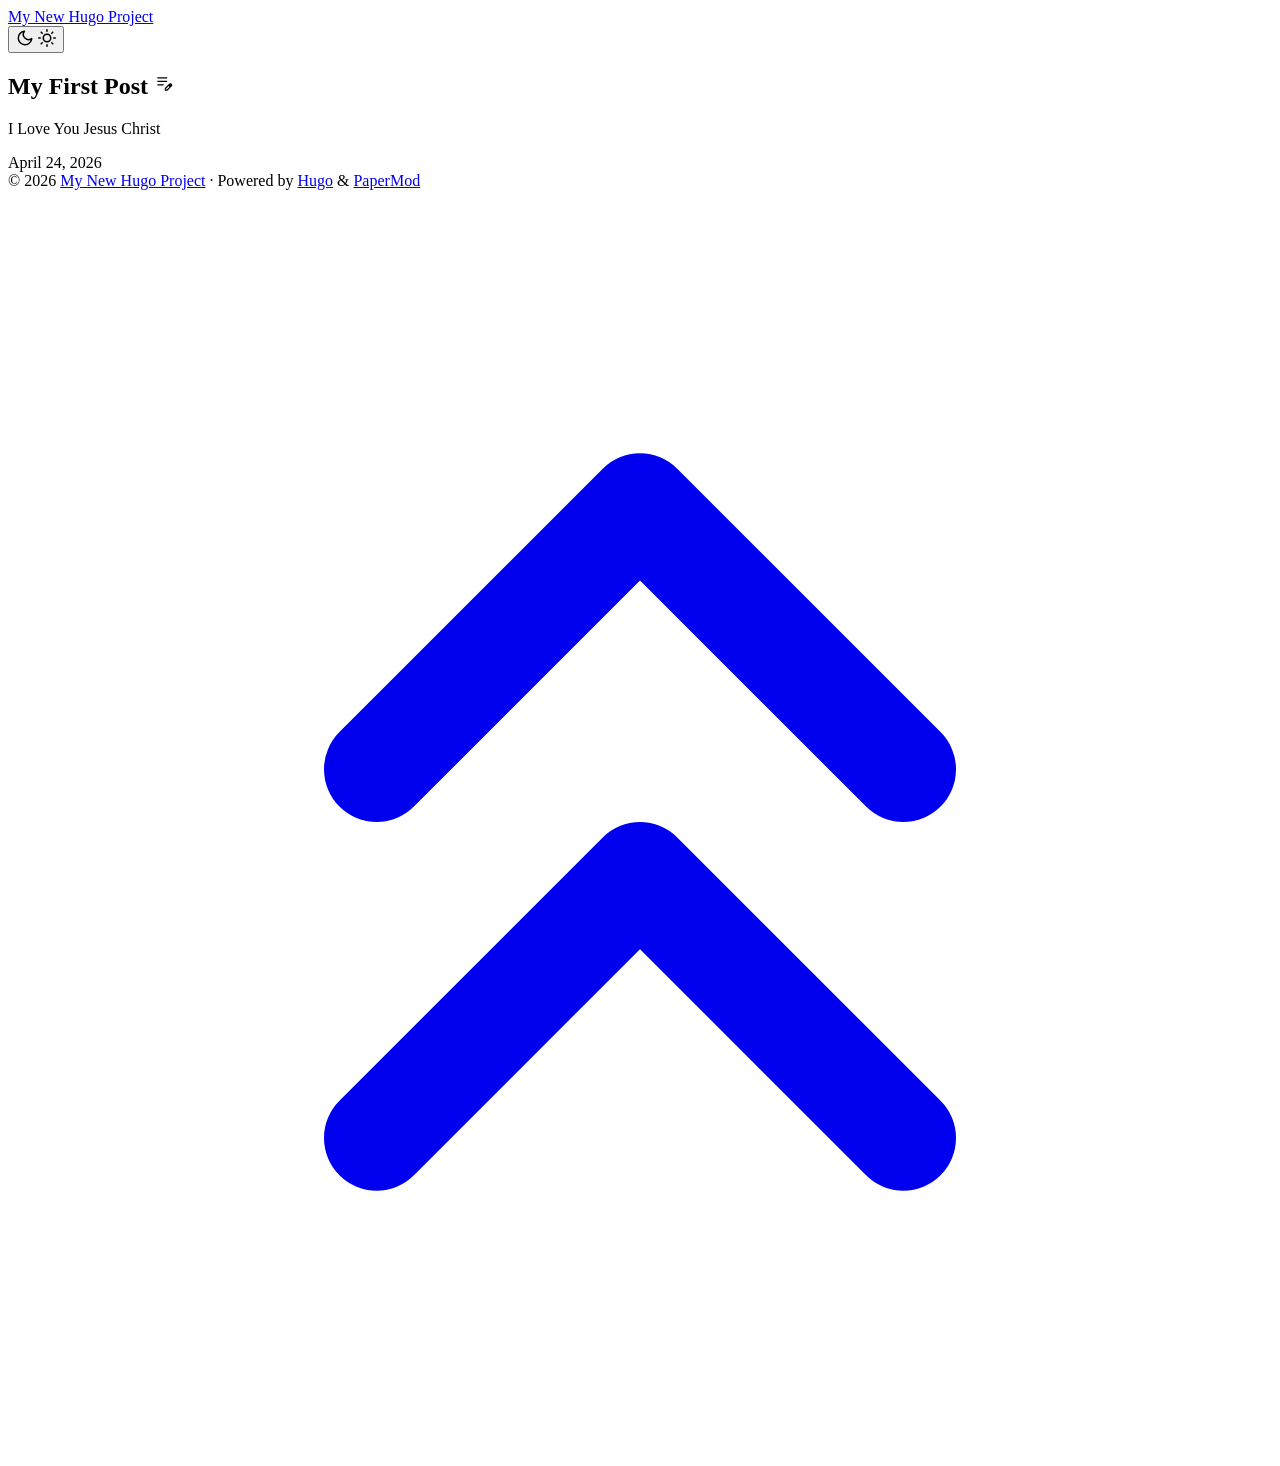
==== public/index.html @ e3201a9d "Initial commit" ====
<!DOCTYPE html>
<html lang="en" dir="auto" data-theme="auto">

<head>
	<meta name="generator" content="Hugo 0.157.0"><script src="/livereload.js?mindelay=10&amp;v=2&amp;port=1313&amp;path=livereload" data-no-instant defer></script><meta charset="utf-8">
<meta http-equiv="X-UA-Compatible" content="IE=edge">
<meta name="viewport" content="width=device-width, initial-scale=1, shrink-to-fit=no">
<meta name="robots" content="noindex, nofollow">
<title>My New Hugo Project</title>

<meta name="description" content="">
<meta name="author" content="">
<link rel="canonical" href="http://localhost:1313/">
<link crossorigin="anonymous" href="/assets/css/stylesheet.b3506984adac2d9c2c3e6cdf97c7ebd68776f94b1f96f63823580669e179963b.css" integrity="sha256-s1BphK2sLZwsPmzfl8fr1od2&#43;UsflvY4I1gGaeF5ljs=" rel="preload stylesheet" as="style">
<link rel="icon" href="http://localhost:1313/favicon.ico">
<link rel="icon" type="image/png" sizes="16x16" href="http://localhost:1313/favicon-16x16.png">
<link rel="icon" type="image/png" sizes="32x32" href="http://localhost:1313/favicon-32x32.png">
<link rel="apple-touch-icon" href="http://localhost:1313/apple-touch-icon.png">
<link rel="mask-icon" href="http://localhost:1313/safari-pinned-tab.svg">
<meta name="theme-color" content="#2e2e33">
<meta name="msapplication-TileColor" content="#2e2e33">
<link rel="alternate" type="application/rss+xml" href="http://localhost:1313/index.xml" title="rss">
<link rel="alternate" hreflang="en" href="http://localhost:1313/">
<noscript>
    <style>
        #theme-toggle,
        .top-link {
            display: none;
        }

    </style>
    <style>
        @media (prefers-color-scheme: dark) {
            :root {
                --theme: rgb(29, 30, 32);
                --entry: rgb(46, 46, 51);
                --primary: rgb(218, 218, 219);
                --secondary: rgb(155, 156, 157);
                --tertiary: rgb(65, 66, 68);
                --content: rgb(196, 196, 197);
                --code-block-bg: rgb(46, 46, 51);
                --code-bg: rgb(55, 56, 62);
                --border: rgb(51, 51, 51);
                color-scheme: dark;
            }

            .list {
                background: var(--theme);
            }

            .toc {
                background: var(--entry);
            }
        }

    </style>
</noscript>
<script>
    if (localStorage.getItem("pref-theme") === "dark") {
        document.querySelector("html").dataset.theme = 'dark';
    } else if (localStorage.getItem("pref-theme") === "light") {
       document.querySelector("html").dataset.theme = 'light';
    } else if (window.matchMedia('(prefers-color-scheme: dark)').matches) {
        document.querySelector("html").dataset.theme = 'dark';
    } else {
        document.querySelector("html").dataset.theme = 'light';
    }

</script>
</head>
<body class="list" id="top">
    <header class="header">
    <nav class="header-nav">
        <div class="logo">
            <a href="http://localhost:1313/" accesskey="h" title="My New Hugo Project (Alt + H)">My New Hugo Project</a>
            <div class="logo-switches">
                <button id="theme-toggle" class="theme-toggle" accesskey="t" title="(Alt + T)" aria-label="Toggle theme">
                    <svg class="moon" xmlns="http://www.w3.org/2000/svg" width="18" height="18" viewBox="0 0 24 24"
                        fill="none" stroke="currentColor" stroke-width="2" stroke-linecap="round"
                        stroke-linejoin="round">
                        <path d="M21 12.79A9 9 0 1 1 11.21 3 7 7 0 0 0 21 12.79z"></path>
                    </svg>
                    <svg class="sun" xmlns="http://www.w3.org/2000/svg" width="18" height="18" viewBox="0 0 24 24"
                        fill="none" stroke="currentColor" stroke-width="2" stroke-linecap="round"
                        stroke-linejoin="round">
                        <circle cx="12" cy="12" r="5"></circle>
                        <line x1="12" y1="1" x2="12" y2="3"></line>
                        <line x1="12" y1="21" x2="12" y2="23"></line>
                        <line x1="4.22" y1="4.22" x2="5.64" y2="5.64"></line>
                        <line x1="18.36" y1="18.36" x2="19.78" y2="19.78"></line>
                        <line x1="1" y1="12" x2="3" y2="12"></line>
                        <line x1="21" y1="12" x2="23" y2="12"></line>
                        <line x1="4.22" y1="19.78" x2="5.64" y2="18.36"></line>
                        <line x1="18.36" y1="5.64" x2="19.78" y2="4.22"></line>
                    </svg>
                </button>
            </div>
        </div>
        <ul id="menu" class="menu">
        </ul>
    </nav>
</header>
<main class="main"> 

<article class="first-entry"> 
  <header class="entry-header">
    <h2 class="entry-hint-parent">My First Post
      <span class="entry-hint" title="Draft">
        <svg xmlns="http://www.w3.org/2000/svg" height="20" viewBox="0 -960 960 960" fill="currentColor">
          <path
            d="M160-410v-60h300v60H160Zm0-165v-60h470v60H160Zm0-165v-60h470v60H160Zm360 580v-123l221-220q9-9 20-13t22-4q12 0 23 4.5t20 13.5l37 37q9 9 13 20t4 22q0 11-4.5 22.5T862.09-380L643-160H520Zm300-263-37-37 37 37ZM580-220h38l121-122-18-19-19-18-122 121v38Zm141-141-19-18 37 37-18-19Z" />
        </svg>
      </span>
    </h2>
  </header>
  <div class="entry-content">
    <p>I Love You Jesus Christ</p>
  </div>
  <footer class="entry-footer"><span title='2026-04-24 17:15:52 +0800 CST'>April 24, 2026</span></footer>
  <a class="entry-link" aria-label="post link to My First Post" href="http://localhost:1313/posts/my-first-post/"></a>
</article>
    </main>
    
<footer class="footer">
        <span>&copy; 2026 <a href="http://localhost:1313/">My New Hugo Project</a></span> · 

    <span>
        Powered by
        <a href="https://gohugo.io/" rel="noopener noreferrer" target="_blank">Hugo</a> &
        <a href="https://github.com/adityatelange/hugo-PaperMod/" rel="noopener" target="_blank">PaperMod</a>
    </span>
</footer>
<a href="#top" id="top-link" class="top-link hidden" aria-label="go to top" title="Go to Top (Alt + G)" accesskey="g">
    <svg xmlns="http://www.w3.org/2000/svg" viewBox="0 0 24 24" fill="none" stroke="currentColor" stroke-width="2"
        stroke-linecap="round" stroke-linejoin="round" class="feather feather-chevrons-up">
        <polyline points="17 11 12 6 7 11"></polyline>
        <polyline points="17 18 12 13 7 18"></polyline>
    </svg>
</a>

<script>
    let menu = document.getElementById('menu');
    if (menu) {
        
        const scrollPosition = localStorage.getItem("menu-scroll-position");
        if (scrollPosition) {
            menu.scrollLeft = parseInt(scrollPosition, 10);
        }
        
        menu.onscroll = function () {
            localStorage.setItem("menu-scroll-position", menu.scrollLeft);
        }
    }

    document.querySelectorAll('a[href^="#"]').forEach(anchor => {
        anchor.addEventListener("click", function (e) {
            e.preventDefault();
            var id = this.getAttribute("href").substr(1);
            if (!window.matchMedia('(prefers-reduced-motion: reduce)').matches) {
                document.querySelector(`[id='${decodeURIComponent(id)}']`).scrollIntoView({
                    behavior: "smooth"
                });
            } else {
                document.querySelector(`[id='${decodeURIComponent(id)}']`).scrollIntoView();
            }
            if (id === "top") {
                history.replaceState(null, null, " ");
            } else {
                history.pushState(null, null, `#${id}`);
            }
        });
    });

</script>
<script>
    var toplink = document.getElementById("top-link");
    window.onscroll = function () {
        const scrollThreshold = window.innerHeight;
        if (document.body.scrollTop > scrollThreshold || document.documentElement.scrollTop > scrollThreshold) {
            toplink.classList.remove("hidden");
        } else {
            toplink.classList.add("hidden");
        }
    };

</script>
<script>
    document.getElementById("theme-toggle").addEventListener("click", () => {
        const html = document.querySelector("html");
        if (html.dataset.theme === "dark") {
            html.dataset.theme = 'light';
            localStorage.setItem("pref-theme", 'light');
        } else {
            html.dataset.theme = 'dark';
            localStorage.setItem("pref-theme", 'dark');
        }
    })

</script>
</body>

</html>
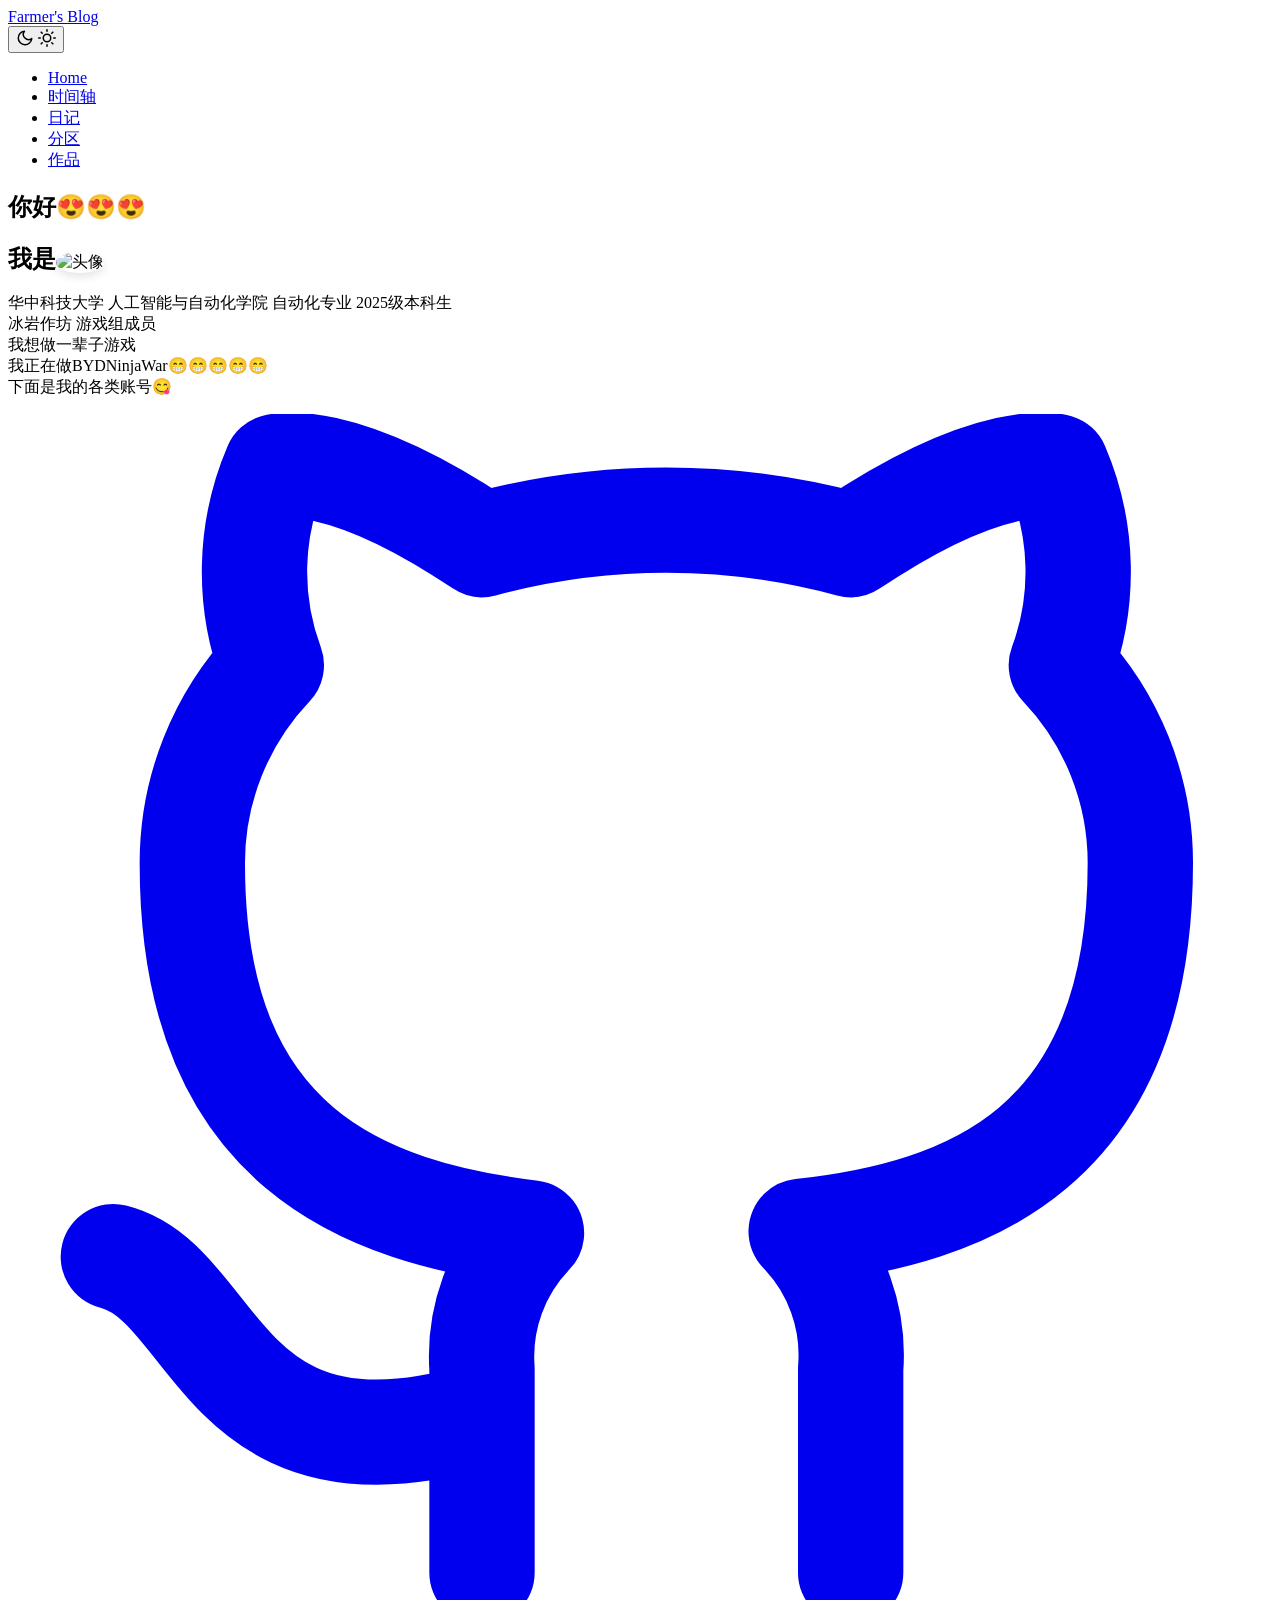
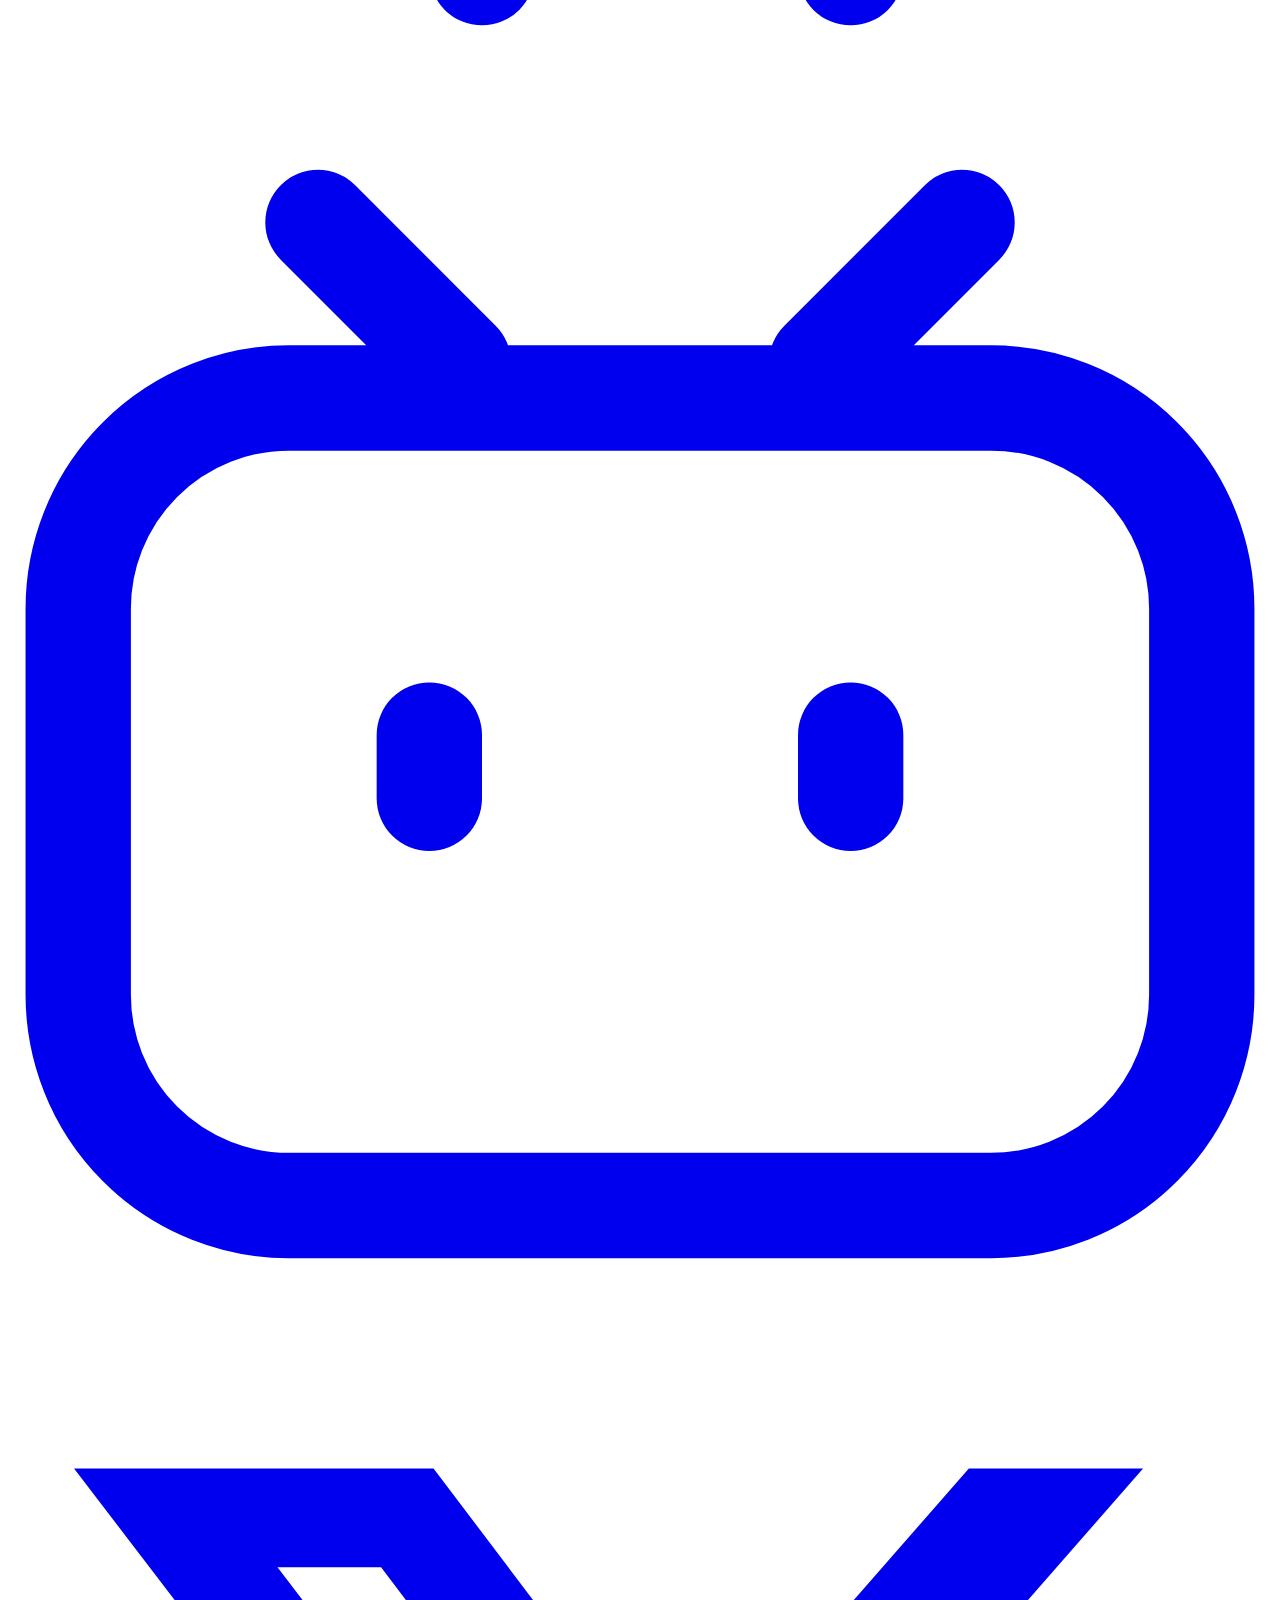
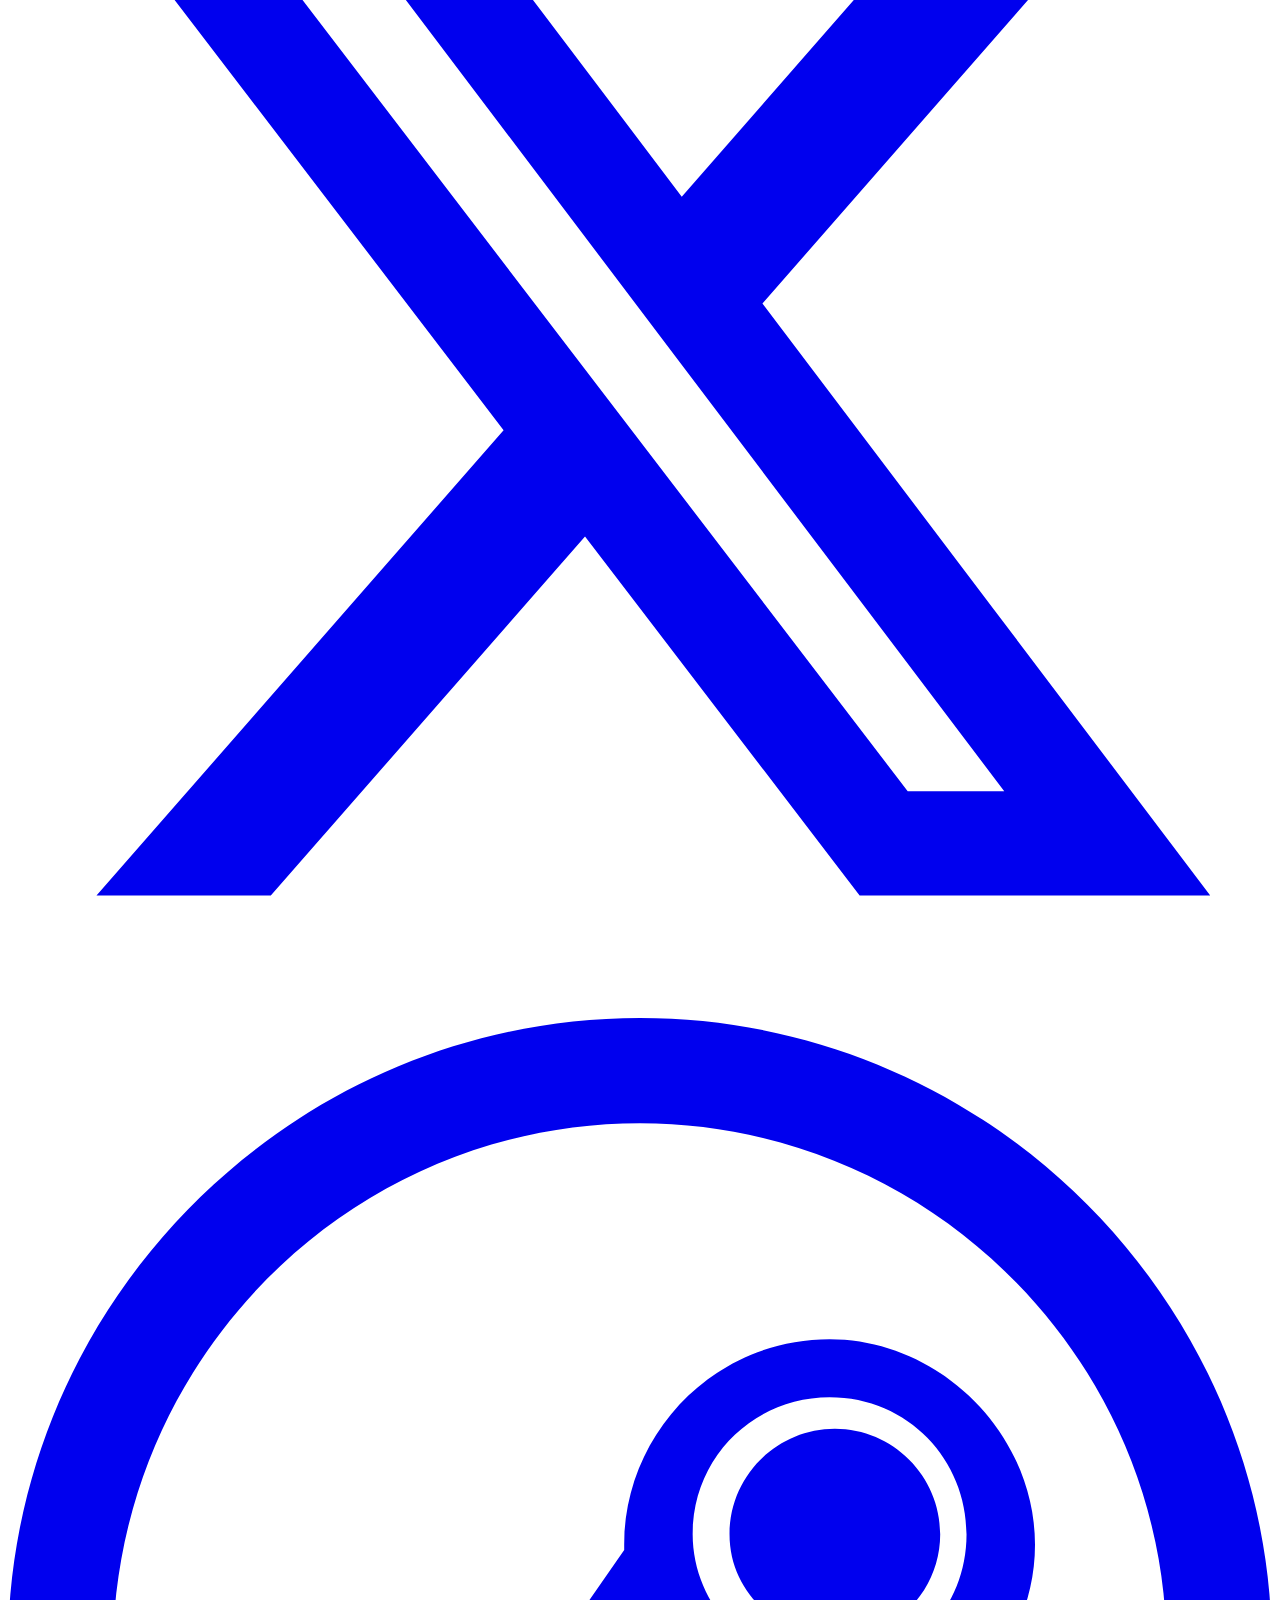
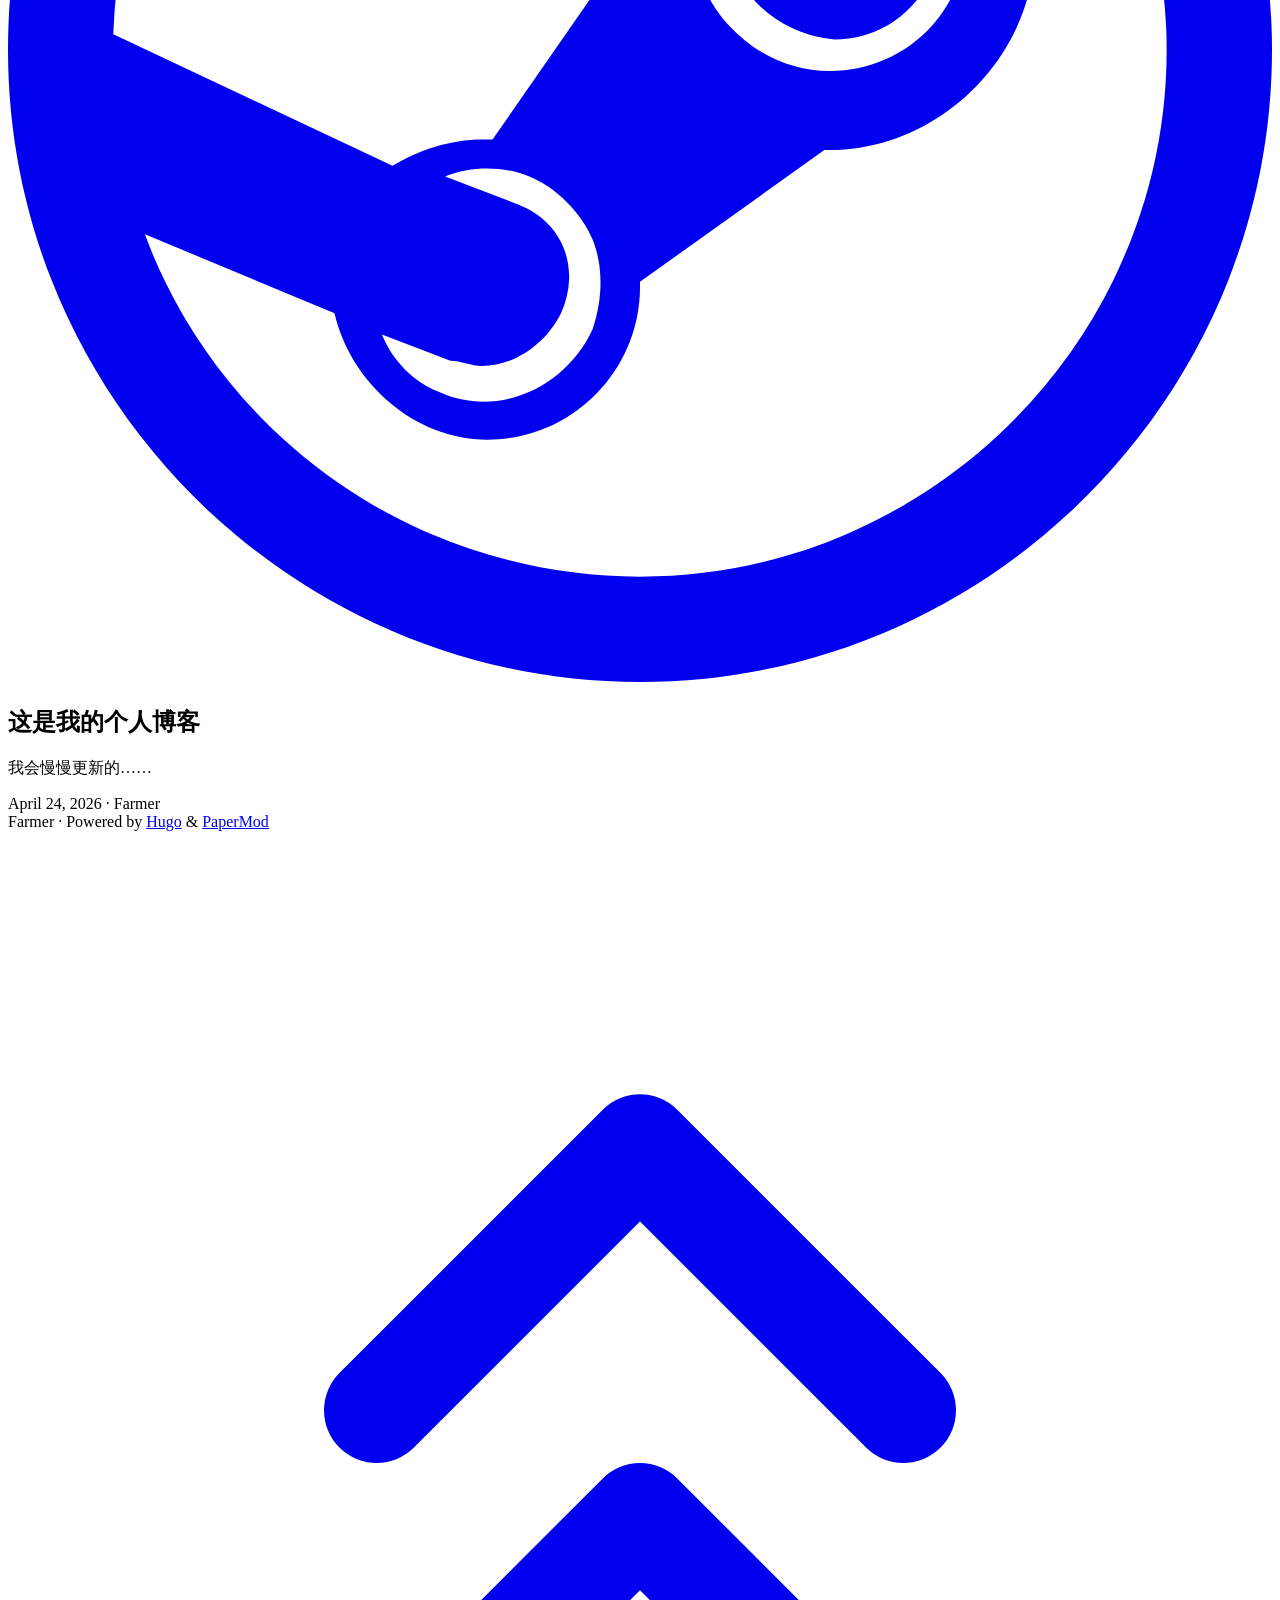
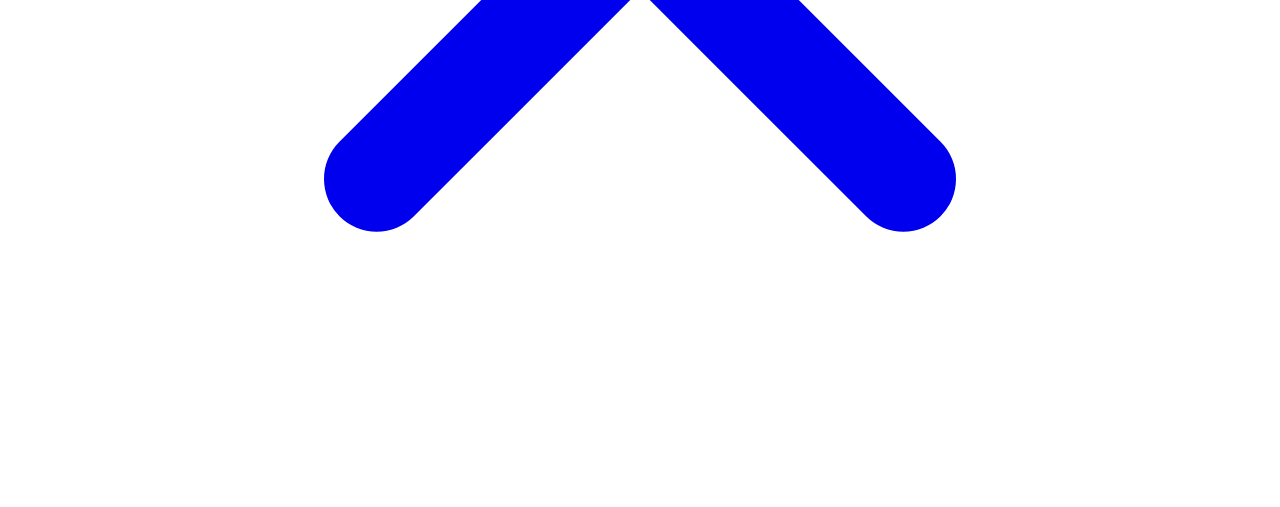
==== commit fcd4dfc6: "45345" ====
--- a/public/index.html
+++ b/public/index.html
@@ -1,17 +1,17 @@
 <!DOCTYPE html>
-<html lang="en" dir="auto" data-theme="auto">
+<html lang="zh-cn" dir="auto" data-theme="auto">
 
 <head>
 	<meta name="generator" content="Hugo 0.157.0"><script src="/livereload.js?mindelay=10&amp;v=2&amp;port=1313&amp;path=livereload" data-no-instant defer></script><meta charset="utf-8">
 <meta http-equiv="X-UA-Compatible" content="IE=edge">
 <meta name="viewport" content="width=device-width, initial-scale=1, shrink-to-fit=no">
-<meta name="robots" content="noindex, nofollow">
-<title>My New Hugo Project</title>
+<meta name="robots" content="index, follow">
+<title>Farmer&#39;s Blog</title>
 
 <meta name="description" content="">
-<meta name="author" content="">
+<meta name="author" content="Farmer">
 <link rel="canonical" href="http://localhost:1313/">
-<link crossorigin="anonymous" href="/assets/css/stylesheet.b3506984adac2d9c2c3e6cdf97c7ebd68776f94b1f96f63823580669e179963b.css" integrity="sha256-s1BphK2sLZwsPmzfl8fr1od2&#43;UsflvY4I1gGaeF5ljs=" rel="preload stylesheet" as="style">
+<link crossorigin="anonymous" href="/assets/css/stylesheet.6e0155d1fe90e1e82ffddb9349cee3d6880404197f31e6e4c0f8f3a3a9a83aa5.css" integrity="sha256-bgFV0f6Q4egv/duTSc7j1ogEBBl/MebkwPjzo6moOqU=" rel="preload stylesheet" as="style">
 <link rel="icon" href="http://localhost:1313/favicon.ico">
 <link rel="icon" type="image/png" sizes="16x16" href="http://localhost:1313/favicon-16x16.png">
 <link rel="icon" type="image/png" sizes="32x32" href="http://localhost:1313/favicon-32x32.png">
@@ -20,7 +20,7 @@
 <meta name="theme-color" content="#2e2e33">
 <meta name="msapplication-TileColor" content="#2e2e33">
 <link rel="alternate" type="application/rss+xml" href="http://localhost:1313/index.xml" title="rss">
-<link rel="alternate" hreflang="en" href="http://localhost:1313/">
+<link rel="alternate" hreflang="zh-cn" href="http://localhost:1313/">
 <noscript>
     <style>
         #theme-toggle,
@@ -66,13 +66,34 @@
         document.querySelector("html").dataset.theme = 'light';
     }
 
+</script><meta property="og:url" content="http://localhost:1313/">
+  <meta property="og:site_name" content="Farmer&#39;s Blog">
+  <meta property="og:title" content="Farmer&#39;s Blog">
+  <meta property="og:locale" content="zh_cn">
+  <meta property="og:type" content="website">
+
+  <meta name="twitter:card" content="summary">
+  <meta name="twitter:title" content="Farmer&#39;s Blog">
+
+<script type="application/ld+json">
+{
+  "@context": "https://schema.org",
+  "@type": "Organization",
+  "name": "Farmer's Blog",
+  "url": "http://localhost:1313/",
+  "description": "",
+  "logo": "http://localhost:1313/favicon.ico",
+  "sameAs": [
+      "https://github.com/farmer152", "https://space.bilibili.com/402784893", "https://x.com/zhngchuny256304", "https://steamcommunity.com/profiles/76561199017410261/"
+  ]
+}
 </script>
 </head>
 <body class="list" id="top">
     <header class="header">
     <nav class="header-nav">
         <div class="logo">
-            <a href="http://localhost:1313/" accesskey="h" title="My New Hugo Project (Alt + H)">My New Hugo Project</a>
+            <a href="http://localhost:1313/" accesskey="h" title="Farmer&#39;s Blog (Alt + H)">Farmer&#39;s Blog</a>
             <div class="logo-switches">
                 <button id="theme-toggle" class="theme-toggle" accesskey="t" title="(Alt + T)" aria-label="Toggle theme">
                     <svg class="moon" xmlns="http://www.w3.org/2000/svg" width="18" height="18" viewBox="0 0 24 24"
@@ -97,32 +118,116 @@
             </div>
         </div>
         <ul id="menu" class="menu">
+            <li>
+                <a href="http://localhost:1313/" title="Home">
+                    <span class="active">Home</span>
+                </a>
+            </li>
+            <li>
+                <a href="http://localhost:1313/archives/" title="时间轴">
+                    <span>时间轴</span>
+                </a>
+            </li>
+            <li>
+                <a href="http://localhost:1313/diary/" title="日记">
+                    <span>日记</span>
+                </a>
+            </li>
+            <li>
+                <a href="http://localhost:1313/posts/" title="分区">
+                    <span>分区</span>
+                </a>
+            </li>
+            <li>
+                <a href="http://localhost:1313/works/" title="作品">
+                    <span>作品</span>
+                </a>
+            </li>
         </ul>
     </nav>
 </header>
 <main class="main"> 
-
-<article class="first-entry"> 
+<article class="first-entry home-info">
+    <header class="entry-header">
+        <h1>你好😍😍😍</h1>
+    </header>
+    <div class="entry-content md-content">
+        
+        <p><span style="font-size: 1.5em; font-weight: bold;">我是</span><img src="/avatar.jpg" alt="头像" style="width: 120px; height: 120px; border-radius: 50%; margin-bottom: 20px; box-shadow: 0 4px 8px rgba(0,0,0,0.1);"><br>
+华中科技大学 人工智能与自动化学院 自动化专业 2025级本科生<br>
+冰岩作坊 游戏组成员<br>
+我想做一辈子游戏<br>
+我正在做BYDNinjaWar😁😁😁😁😁<br>
+下面是我的各类账号😋</p>
+
+    </div>
+    <footer class="entry-footer">
+        <div class="social-icons" >
+    <a href="https://github.com/farmer152" target="_blank" rel="noopener noreferrer me"
+        title="看 Github">
+        <svg xmlns="http://www.w3.org/2000/svg" viewBox="0 0 24 24" fill="none" stroke="currentColor" stroke-width="2"
+    stroke-linecap="round" stroke-linejoin="round">
+    <path
+        d="M9 19c-5 1.5-5-2.5-7-3m14 6v-3.87a3.37 3.37 0 0 0-.94-2.61c3.14-.35 6.44-1.54 6.44-7A5.44 5.44 0 0 0 20 4.77 5.07 5.07 0 0 0 19.91 1S18.73.65 16 2.48a13.38 13.38 0 0 0-7 0C6.27.65 5.09 1 5.09 1A5.07 5.07 0 0 0 5 4.77a5.44 5.44 0 0 0-1.5 3.78c0 5.42 3.3 6.61 6.44 7A3.37 3.37 0 0 0 9 18.13V22">
+    </path>
+</svg>
+    </a>
+    <a href="https://space.bilibili.com/402784893" target="_blank" rel="noopener noreferrer me"
+        title="看 Bilibili">
+        <svg xmlns="http://www.w3.org/2000/svg" viewBox="0 0 24 24" fill="none" stroke="currentColor" stroke-width="2"
+    stroke-linecap="round">
+    <rect x="1.3333" y="6" width="21.333" height="15.333" rx="4" ry="4" />
+    <path d="m8 12.4v1.2" />
+    <path d="m16 12.4v1.2" />
+    <path d="m5.8853 2.6667 2.6667 2.6667" />
+    <path d="m18.115 2.6667-2.6667 2.6667" />
+</svg>
+    </a>
+    <a href="https://x.com/zhngchuny256304" target="_blank" rel="noopener noreferrer me"
+        title="看X">
+        <svg xmlns="http://www.w3.org/2000/svg" viewBox="0 0 24 24" fill="currentColor">
+    <path
+        d="M18.244 2.25h3.308l-7.227 8.26 8.502 11.24H16.17l-5.214-6.817L4.99 21.75H1.68l7.73-8.835L1.254 2.25H8.08l4.713 6.231zm-1.161 17.52h1.833L7.084 4.126H5.117z">
+    </path>
+</svg>
+    </a>
+    <a href="https://steamcommunity.com/profiles/76561199017410261/" target="_blank" rel="noopener noreferrer me"
+        title="看steam">
+        <svg xmlns="http://www.w3.org/2000/svg" viewBox="0 0 24 24" fill="currentColor" stroke="none">
+    <path
+        d="M-24.6 20.8c-1.4-.8-2.7-1.5-4.1-2.3-2.4-1.5-3.6-3.6-3.3-6.5.3-3 2.8-5.2 5.8-5.3h11c2.6 0 4.6 2.2 4.7 4.7 0 2.6-2 4.8-4.6 4.9h-2.8v.2c.2.2.5.3.7.5 1.2.7 2.4 1.3 3.6 2 2.5 1.5 3.7 4.5 2.9 7.2-.8 2.7-3.1 4.3-6.1 4.4h-10.6c-2.4 0-4.3-1.9-4.6-4.3-.3-2.3 1.2-4.5 3.5-5.1.6-.1 1.2-.1 1.7-.2h2.1c.1 0 .1-.1.1-.2zm4.3-3.8c-.1.3-.2.3-.2.4v3.9c0 1.1-.1 1.2-1.2 1.2h-5.1c-.4 0-.9 0-1.3.1-1.6.4-2.5 1.9-2.4 3.6.2 1.6 1.6 2.9 3.3 2.9h10.5c2.1 0 3.8-1.2 4.5-3.1.7-1.8.2-4.1-1.5-5.3-2.1-1.3-4.3-2.4-6.6-3.7zm-1.7 3.4v-4c0-1.4.1-1.5 1.4-1.5h5.3c1.5 0 2.7-1 3.1-2.4.6-2.2-1-4.2-3.4-4.3h-10.1c-2.4 0-4.3 1.3-4.9 3.4-.6 2.1.4 4.4 2.5 5.5 1.7 1 3.5 1.9 5.2 2.9.4.2.6.3.9.4z" />
+    <path
+        d="M53.3 6.9c-.2-1-1-1.7-1.9-2-1.7-.4-8.6-.4-8.6-.4s-6.9 0-8.6.5c-1 .3-1.7 1-1.9 2-.3 1.7-.5 3.5-.5 5.3 0 1.8.1 3.6.5 5.3.3.9 1 1.7 1.9 1.9 1.7.5 8.6.5 8.6.5s6.9 0 8.6-.5c1-.3 1.7-1 1.9-2 .3-1.7.5-3.5.5-5.3 0-1.8-.1-3.6-.5-5.3z" />
+    <path d="m40.6 15.5 5.7-3.3-5.7-3.3z" />
+    <path
+        d="M72.4-9.9c5.5 0 10 4 10 8.9 0 1.8-.8 3.8-2.1 5.4-.9 1-1.5 2.3-1.6 3.7 0-.1-.1-.1-.2-.2-.4-.4-1.1-.7-1.7-.7-.3 0-.5 0-.8.1-1.2.5-2.5.7-3.6.7-5.5 0-10-4-10-8.9s4.5-9 10-9m0-2c-6.6 0-12 4.9-12 10.9s5.4 11 12 11c1.4 0 2.8-.2 4.2-.7h.1c.1 0 .2 0 .3.1 1 1.3 2.5 2.3 4.2 2.7l.2-.1v-.3c-.7-.9-1-1.9-1-3s.4-2.1 1.2-2.9c1.5-1.8 2.6-4.2 2.6-6.7.1-6.1-5.3-11-11.8-11z" />
+    <path
+        d="M72.3-6.5c.1 0 .3.1.3.2l1.2 3.4 3.7.1c.1 0 .3.1.3.2s0 .3-.1.4l-3 2.2 1.1 3.5c0 .1 0 .3-.1.4h-.4l-3-2.1-3 2.1h-.4c-.1-.1-.2-.2-.1-.4L69.9 0l-3-2.2c-.1-.1-.2-.2-.1-.4 0-.1.2-.2.3-.2l3.7-.1L72-6.3c0-.1.2-.2.3-.2zM46.8-20.8c2 0 4 .6 5.6 1.6-.5-.1-1.1-.2-1.6-.2-3.2 0-5.8 2.5-6 5.6l-2.2 3.2c-.5.1-.9.2-1.4.4l-4.7-1.9c.8-5 5.2-8.7 10.3-8.7m9.9 7.2c.3 1 .5 2.1.5 3.3C57.2-4.5 52.5.2 46.7.2c-1.8 0-3.6-.5-5.1-1.3.5.2 1 .2 1.5.2 2.5 0 4.5-1.9 4.8-4.3L51-7.4c3.1-.2 5.6-2.8 5.6-6 .1-.1.1-.1.1-.2M38.3-4.2l.3.2c.1.2.2.5.3.7l-.6-.9m8.5-18.1c-6.3 0-11.5 4.9-12 11l6.4 2.7c.5-.4 1.2-.6 1.9-.6h.2l2.9-4.1v-.1c0-2.5 2-4.5 4.5-4.5s4.5 2 4.5 4.5-2 4.5-4.5 4.5h-.1L46.5-6v.2c0 1.9-1.5 3.4-3.4 3.4-1.6 0-3-1.2-3.3-2.7L35.2-7c1.4 5 6 8.7 11.5 8.7 6.6 0 12-5.4 12-12s-5.3-12-11.9-12z" />
+    <path
+        d="M42.6-4.6 41.5-5c.2.4.5.7 1 .9 1 .4 2.1-.1 2.5-1 .2-.5.2-1 0-1.4-.2-.5-.6-.8-1-1-.5-.2-1-.2-1.4 0l1.1.5c.7.3 1 1.1.7 1.8-.3.6-1.1.9-1.8.6zm8.1-11.5c-1.5 0-2.7 1.2-2.7 2.7 0 1.5 1.2 2.7 2.7 2.7 1.5 0 2.7-1.2 2.7-2.7 0-1.5-1.2-2.7-2.7-2.7zm0 4.7c-1.1 0-2-.9-2-2s.9-2 2-2 2 .9 2 2c.1 1.1-.9 2-2 2zM12 0C5.4 0 0 5.4 0 12s5.4 12 12 12 12-5.4 12-12S18.6 0 12 0zm0 22c-4.3 0-8-2.7-9.4-6.5L6.2 17c.3 1.3 1.5 2.4 2.9 2.4 1.6 0 2.9-1.3 2.9-2.9v-.1l3.5-2.5h.1c2.1 0 3.9-1.8 3.9-3.9 0-2.1-1.8-3.9-3.9-3.9-2.2 0-3.9 1.8-3.9 3.9v.1l-2.5 3.6H9c-.6 0-1.2.2-1.7.5L2 11.7C2.2 6.3 6.6 2 12 2c5.5 0 10 4.5 10 10s-4.5 10-10 10zm-2.4-7.1-1.3-.5c.5-.2 1.1-.2 1.6 0s1 .7 1.2 1.2c.2.5.2 1.1 0 1.7-.5 1.1-1.8 1.7-2.9 1.2-.5-.2-.9-.6-1.1-1.1l1.3.5c.2 0 .4.1.6.1.6 0 1.2-.4 1.5-1 .4-.9 0-1.8-.9-2.1zM13 9.8c0-1.5 1.2-2.6 2.6-2.6 1.5 0 2.6 1.2 2.6 2.6 0 1.5-1.2 2.6-2.6 2.6-1.4 0-2.6-1.2-2.6-2.6z" />
+    <path d="M13.7 9.8c0-1.1.9-2 2-2s2 .9 2 2-.9 2-2 2c-1.1-.1-2-.9-2-2z" />
+</svg>
+    </a>
+</div>
+
+    </footer>
+</article>
+
+<article class="post-entry"> 
   <header class="entry-header">
-    <h2 class="entry-hint-parent">My First Post
-      <span class="entry-hint" title="Draft">
-        <svg xmlns="http://www.w3.org/2000/svg" height="20" viewBox="0 -960 960 960" fill="currentColor">
-          <path
-            d="M160-410v-60h300v60H160Zm0-165v-60h470v60H160Zm0-165v-60h470v60H160Zm360 580v-123l221-220q9-9 20-13t22-4q12 0 23 4.5t20 13.5l37 37q9 9 13 20t4 22q0 11-4.5 22.5T862.09-380L643-160H520Zm300-263-37-37 37 37ZM580-220h38l121-122-18-19-19-18-122 121v38Zm141-141-19-18 37 37-18-19Z" />
-        </svg>
-      </span>
+    <h2 class="entry-hint-parent">这是我的个人博客
     </h2>
   </header>
   <div class="entry-content">
-    <p>I Love You Jesus Christ</p>
+    <p>我会慢慢更新的……</p>
   </div>
-  <footer class="entry-footer"><span title='2026-04-24 17:15:52 +0800 CST'>April 24, 2026</span></footer>
-  <a class="entry-link" aria-label="post link to My First Post" href="http://localhost:1313/posts/my-first-post/"></a>
+  <footer class="entry-footer"><span title='2026-04-24 17:15:52 +0800 CST'>April 24, 2026</span>&nbsp;·&nbsp;<span>Farmer</span></footer>
+  <a class="entry-link" aria-label="post link to 这是我的个人博客" href="http://localhost:1313/posts/post1/"></a>
 </article>
     </main>
     
 <footer class="footer">
-        <span>&copy; 2026 <a href="http://localhost:1313/">My New Hugo Project</a></span> · 
+        <span>Farmer</span> · 
 
     <span>
         Powered by
